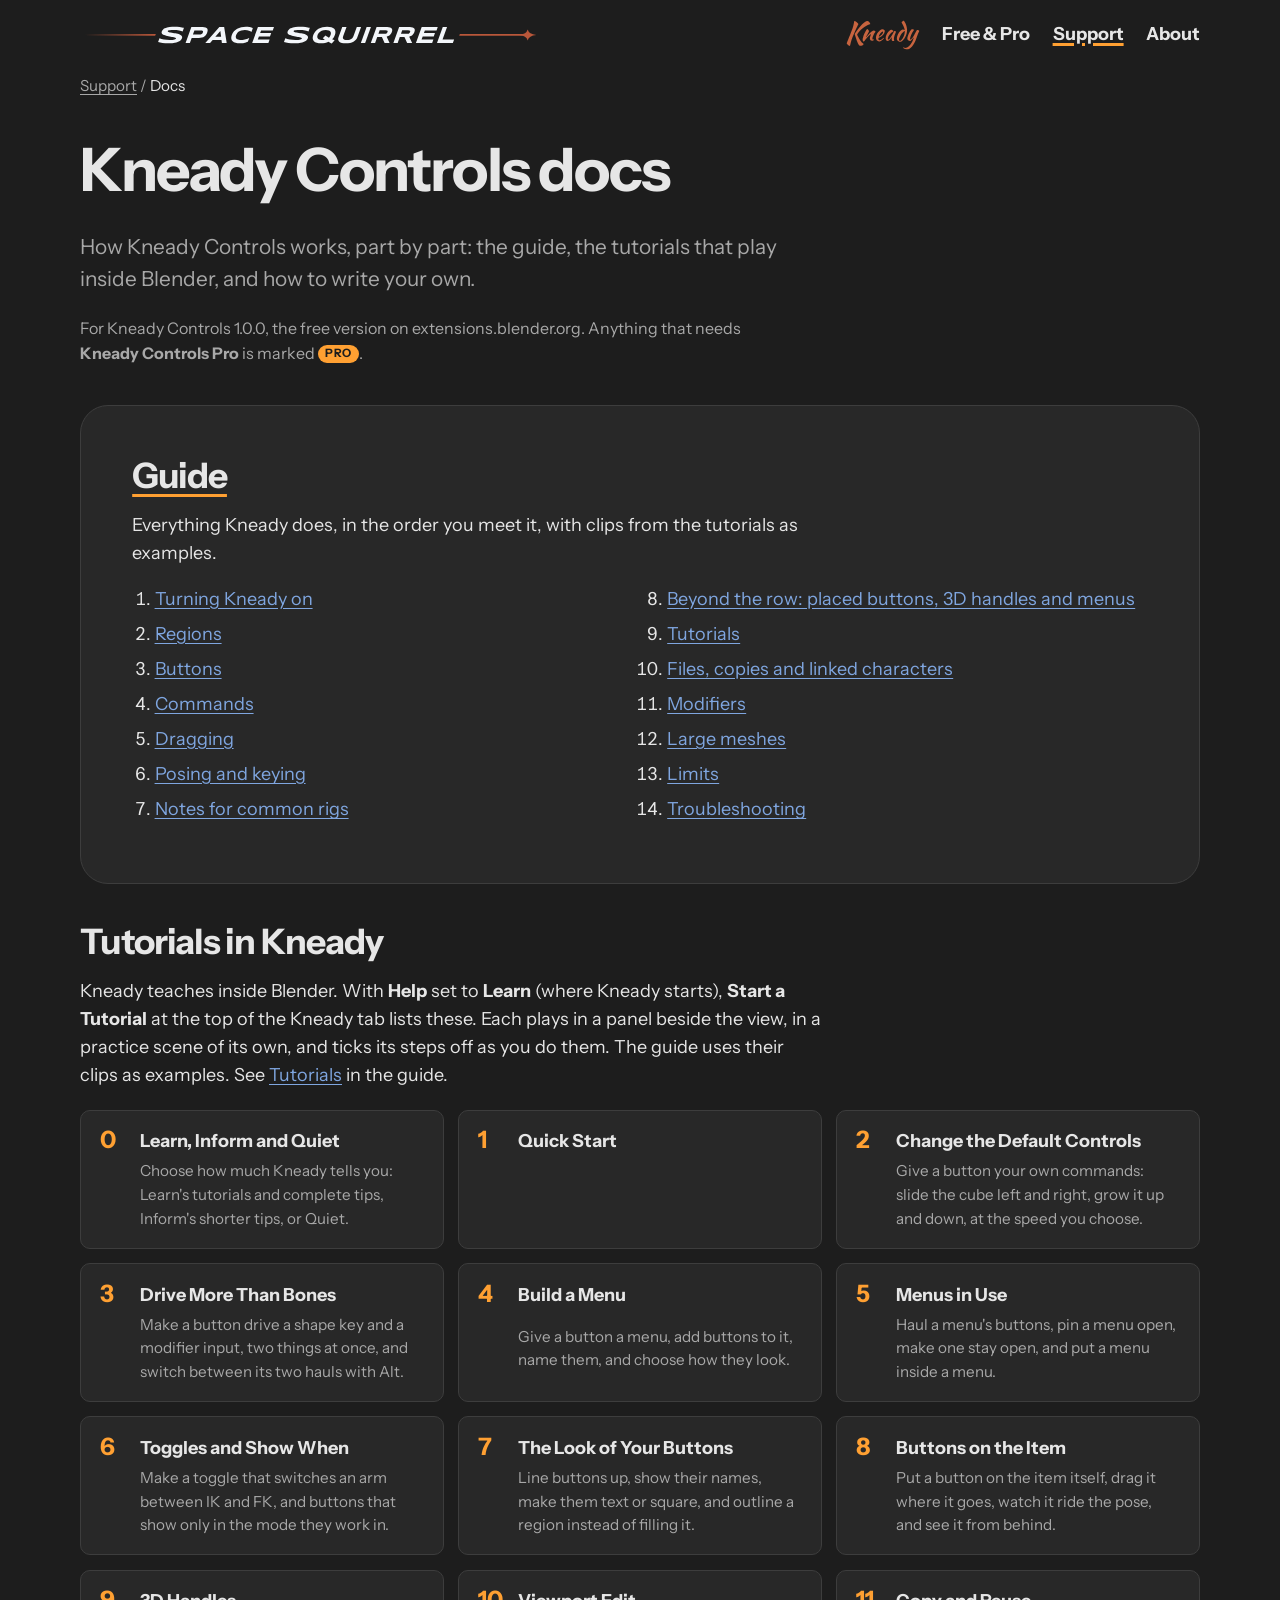
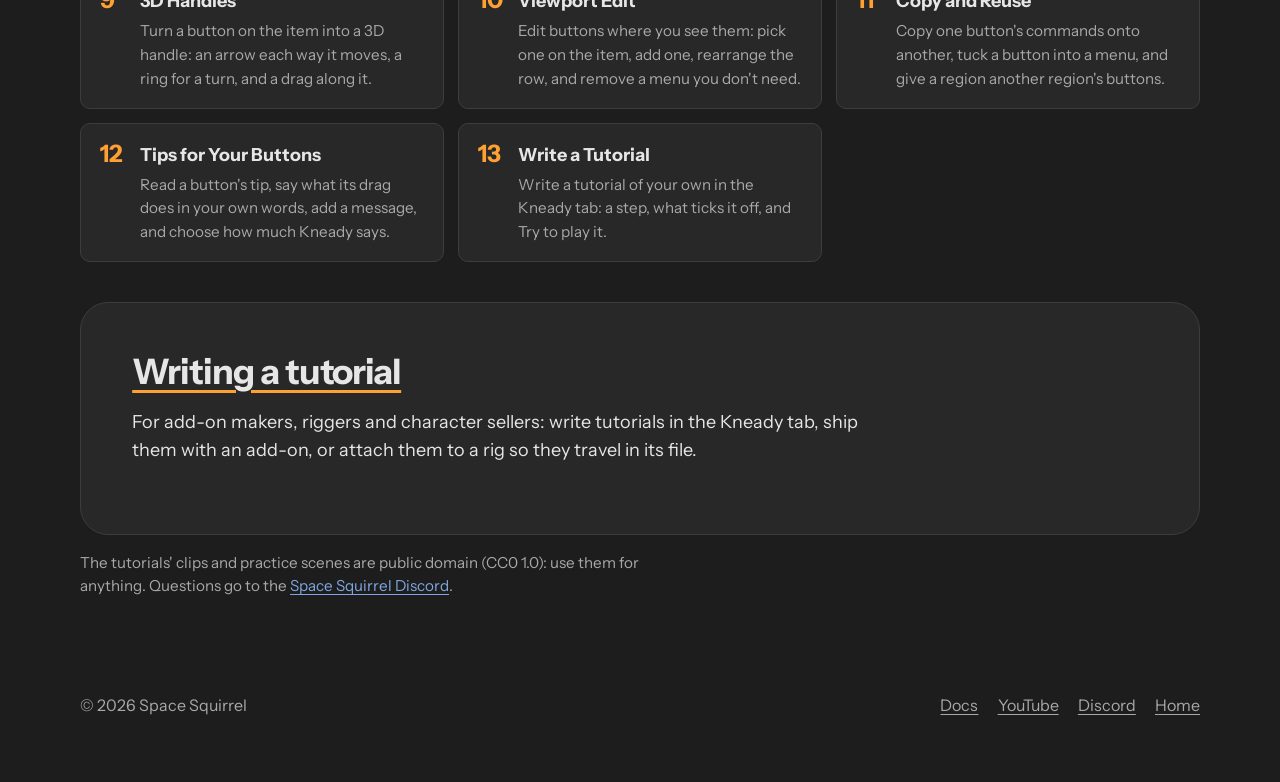
==== docs/index.html @ 098cb3a3 "Add Kneady Controls docs under Support Guide and Writing a Tutorial pages built from the Kneady repo" ====
<!doctype html>
<html lang="en">
<head>
<meta charset="utf-8">
<meta name="viewport" content="width=device-width, initial-scale=1">
<title>Docs — Kneady Controls docs</title>
<meta name="description" content="Kneady Controls guide and tutorials.">
<link rel="icon" href="/favicon.svg" type="image/svg+xml">
<link href="https://fonts.googleapis.com" rel="preconnect"/>
<link crossorigin="" href="https://fonts.gstatic.com" rel="preconnect"/>
<link href="https://fonts.googleapis.com/css2?family=Instrument+Sans:wght@400;500;600;700&amp;display=swap" rel="stylesheet"/>
<link rel="stylesheet" href="/style.css?v=943501">
<script src="/docs/docs.js?v=943501" defer></script>
</head>
<body class="docs">
<!-- Made by tools/build_docs.py from the Kneady repository. Edit the source and build again. -->
<a class="skip" href="#main">Skip to content</a>
<div class="wrap">
  <header class="site-head">
<a class="wordmark" href="/"><img alt="Space Squirrel" height="30" src="/brand/spacesquirrel_wordmark_white_terra.svg"/></a>
<nav aria-label="Main" class="site-nav">
<a class="product-link" href="/#kneady"><img alt="Kneady Controls" height="30" src="/brand/kneady_wordmark.svg"/></a>
<a href="/#pricing">Free &amp; Pro</a>
<a aria-current="true" href="/support.html">Support</a>
<a href="/#about">About</a>
</nav>
</header>

  <nav class="crumbs" aria-label="Breadcrumb"><a href="/support.html">Support</a> <span aria-hidden="true">/</span> <span aria-current="page">Docs</span></nav>
  <main id="main">
<header class="doc-head">
<h1>Kneady Controls docs</h1>
<p class="lede">How Kneady Controls works, part by part: the guide, the tutorials that play inside Blender, and how to write your own.</p>
<p class="edition">For Kneady Controls 1.0.0, the free version on extensions.blender.org. Anything that needs <strong>Kneady Controls Pro</strong> is marked <span class="badge-pro">Pro</span>.</p>
</header>
<div class="doc-index">
  <div class="band">
    <h2 id="guide"><a href="/docs/guide/">Guide</a></h2>
    <p>Everything Kneady does, in the order you meet it, with clips from the tutorials as examples.</p>
    <ol class="guide-list"><li><a href="/docs/guide/#turning-kneady-on">Turning Kneady on</a></li><li><a href="/docs/guide/#regions">Regions</a></li><li><a href="/docs/guide/#buttons">Buttons</a></li><li><a href="/docs/guide/#commands">Commands</a></li><li><a href="/docs/guide/#dragging">Dragging</a></li><li><a href="/docs/guide/#posing-and-keying">Posing and keying</a></li><li><a href="/docs/guide/#notes-for-common-rigs">Notes for common rigs</a></li><li><a href="/docs/guide/#beyond-the-row-placed-buttons-3d-handles-and-menus">Beyond the row: placed buttons, 3D handles and menus</a></li><li><a href="/docs/guide/#tutorials">Tutorials</a></li><li><a href="/docs/guide/#files-copies-and-linked-characters">Files, copies and linked characters</a></li><li><a href="/docs/guide/#modifiers">Modifiers</a></li><li><a href="/docs/guide/#large-meshes">Large meshes</a></li><li><a href="/docs/guide/#limits">Limits</a></li><li><a href="/docs/guide/#troubleshooting">Troubleshooting</a></li></ol>
  </div>
  <div>
    <h2 id="tutorials">Tutorials in Kneady</h2>
    <p>Kneady teaches inside Blender. With <strong>Help</strong> set to <strong>Learn</strong> (where Kneady starts), <strong>Start a Tutorial</strong> at the top of the Kneady tab lists these. Each plays in a panel beside the view, in a practice scene of its own, and ticks its steps off as you do them. The guide uses their clips as examples. See <a href="/docs/guide/#tutorials">Tutorials</a> in the guide.</p>
    <ol class="tut-list"><li><span class="num">0</span><span class="t-title">Learn, Inform and Quiet</span><span class="t-sum">Choose how much Kneady tells you: Learn&#x27;s tutorials and complete tips, Inform&#x27;s shorter tips, or Quiet.</span></li><li><span class="num">1</span><span class="t-title">Quick Start</span><span class="t-sum"></span></li><li><span class="num">2</span><span class="t-title">Change the Default Controls</span><span class="t-sum">Give a button your own commands: slide the cube left and right, grow it up and down, at the speed you choose.</span></li><li><span class="num">3</span><span class="t-title">Drive More Than Bones</span><span class="t-sum">Make a button drive a shape key and a modifier input, two things at once, and switch between its two hauls with Alt.</span></li><li><span class="num">4</span><span class="t-title">Build a Menu</span><span class="t-sum">Give a button a menu, add buttons to it, name them, and choose how they look.</span></li><li><span class="num">5</span><span class="t-title">Menus in Use</span><span class="t-sum">Haul a menu&#x27;s buttons, pin a menu open, make one stay open, and put a menu inside a menu.</span></li><li><span class="num">6</span><span class="t-title">Toggles and Show When</span><span class="t-sum">Make a toggle that switches an arm between IK and FK, and buttons that show only in the mode they work in.</span></li><li><span class="num">7</span><span class="t-title">The Look of Your Buttons</span><span class="t-sum">Line buttons up, show their names, make them text or square, and outline a region instead of filling it.</span></li><li><span class="num">8</span><span class="t-title">Buttons on the Item</span><span class="t-sum">Put a button on the item itself, drag it where it goes, watch it ride the pose, and see it from behind.</span></li><li><span class="num">9</span><span class="t-title">3D Handles</span><span class="t-sum">Turn a button on the item into a 3D handle: an arrow each way it moves, a ring for a turn, and a drag along it.</span></li><li><span class="num">10</span><span class="t-title">Viewport Edit</span><span class="t-sum">Edit buttons where you see them: pick one on the item, add one, rearrange the row, and remove a menu you don&#x27;t need.</span></li><li><span class="num">11</span><span class="t-title">Copy and Reuse</span><span class="t-sum">Copy one button&#x27;s commands onto another, tuck a button into a menu, and give a region another region&#x27;s buttons.</span></li><li><span class="num">12</span><span class="t-title">Tips for Your Buttons</span><span class="t-sum">Read a button&#x27;s tip, say what its drag does in your own words, add a message, and choose how much Kneady says.</span></li><li><span class="num">13</span><span class="t-title">Write a Tutorial</span><span class="t-sum">Write a tutorial of your own in the Kneady tab: a step, what ticks it off, and Try to play it.</span></li></ol>
  </div>
  <div class="band">
    <h2 id="writing"><a href="/docs/writing-a-tutorial/">Writing a tutorial</a></h2>
    <p>For add-on makers, riggers and character sellers: write tutorials in the Kneady tab, ship them with an add-on, or attach them to a rig so they travel in its file.</p>
  </div>
</div>
<p class="fineprint">The tutorials' clips and practice scenes are public domain (CC0 1.0): use them for anything. Questions go to the <a href="https://discord.gg/cDD3acK6bM">Space Squirrel Discord</a>.</p>
  </main>

  <footer class="site-foot">
<span>© 2026 Space Squirrel</span>
<nav aria-label="Elsewhere">
<a href="/docs/">Docs</a>
<a href="#">YouTube</a>
<a href="https://discord.gg/cDD3acK6bM">Discord</a>
<a href="/">Home</a>
</nav>
</footer>
</div>
</body>
</html>
---- style.css ----
:root{
  --sky:#1D1D1D; --sky-deep:#3A3A3A; --paper:#282828; --raised:#303030; --line:#3D3D3D;
  --ink:#E6E6E6; --ink-soft:#A8A8A8;
  --clay:#4772B3; --clay-dark:#2E4F82; --acorn:#FFA032; --blush:#E98A6B;
  --radius-lg:28px; --radius-sm:10px;
  --measure:62ch;
  --display:"Instrument Sans", "Helvetica Neue", Helvetica, Arial, sans-serif;
  --body:"Instrument Sans", "Helvetica Neue", Helvetica, Arial, sans-serif;
}
*{box-sizing:border-box}
html{scroll-behavior:smooth}
@media (prefers-reduced-motion:reduce){html{scroll-behavior:auto}}
body{margin:0;background:var(--sky);color:var(--ink);font:400 1.125rem/1.55 var(--body);-webkit-font-smoothing:antialiased}
img,iframe{max-width:100%;display:block}
a{color:#7FA6E0;text-underline-offset:.18em}
a:hover{color:var(--ink)}
:focus-visible{outline:3px solid var(--acorn);outline-offset:3px;border-radius:6px}
.wrap{width:min(1120px,100% - 2rem);margin-inline:auto}

/* header */
.site-head{display:flex;align-items:center;justify-content:space-between;gap:1rem;padding:1.25rem 0}
.wordmark{font:800 1.5rem/1 var(--display);letter-spacing:-.02em;color:var(--ink);text-decoration:none;display:flex;align-items:center;gap:.55rem}
.wordmark img{height:30px;width:auto;display:block}
@media (max-width:620px){.site-head{flex-direction:column;align-items:flex-start;gap:.9rem}.wordmark img{height:auto;width:min(100%,340px)}.site-nav{gap:.35rem 1rem;font-size:1rem}}
.site-nav{display:flex;gap:1.4rem;flex-wrap:wrap}
.site-nav a{color:var(--ink);text-decoration:none;font-weight:700}
.site-nav a:hover,.site-nav a[aria-current]{text-decoration:underline;text-decoration-thickness:3px;text-decoration-color:var(--acorn)}

/* type */
h1,h2,h3{font-family:var(--display);line-height:1.05;letter-spacing:-.03em;margin:0 0 .5em}
h1{font-size:clamp(2.75rem,7vw,5.25rem);font-weight:700}
h2{font-size:clamp(2rem,4vw,3rem);font-weight:700}
h3{font-size:1.4rem;font-weight:700;letter-spacing:-.01em}
p{margin:0 0 1em;max-width:var(--measure)}
.lede{font-size:1.3rem;color:var(--ink-soft)}

/* buttons */
.actions{display:flex;flex-wrap:wrap;gap:.8rem;margin-top:1.6rem}
.btn{display:inline-block;font:600 1.05rem/1 var(--body);padding:1rem 1.4rem;border-radius:999px;text-decoration:none;border:2px solid var(--line)}
.btn-main{background:var(--clay);color:#fff;border-color:var(--clay);box-shadow:0 5px 0 var(--clay-dark)}
.btn-main:hover{color:#fff;transform:translateY(2px);box-shadow:0 3px 0 var(--clay-dark)}
.btn-quiet{color:var(--ink);background:transparent}
.btn-quiet:hover{background:var(--raised);border-color:#555}
@media (prefers-reduced-motion:reduce){.btn-main:hover{transform:none}}

/* hero */
.hero{display:grid;grid-template-columns:1.05fr 1fr;align-items:center;gap:2rem;padding:3rem 0 4.5rem}
.hero p.lede{max-width:44ch}
.clay-stage{position:relative;aspect-ratio:1/1;max-width:520px;width:100%;justify-self:center;touch-action:none;border-radius:var(--radius-lg)}
.clay-stage svg{width:100%;height:100%;overflow:visible}
.clay-stage #clay{transition:stroke .15s,stroke-width .15s;cursor:grab}
.clay-stage.is-active #clay{stroke:#4772B3;stroke-width:7}
.clay-stage.is-dragging #clay{cursor:grabbing}
.clay-stage[data-axis="x"] #clay{cursor:ew-resize}
.clay-stage[data-axis="y"] #clay{cursor:ns-resize}
#clayButton{opacity:0;transform-box:fill-box;transform-origin:center;transition:opacity .15s;cursor:pointer;pointer-events:none}
.clay-stage.is-active #clayButton{opacity:1;pointer-events:auto}
#clayButton:hover circle{fill:#fff;stroke:#4772B3}
.clay-hint{position:absolute;left:50%;bottom:0;transform:translateX(-50%);font:600 .95rem/1.3 var(--body);color:var(--ink-soft);background:var(--raised);padding:.5rem .9rem;border-radius:999px;pointer-events:none;text-align:center;width:max-content;max-width:92%}
#clayPalette .ring-btn{transform:translate(0,0) scale(.3);opacity:0;pointer-events:none;transition:transform .18s ease-out,opacity .14s;cursor:pointer}
.clay-stage.palette-open #clayPalette .ring-btn{transform:translate(var(--tx),var(--ty)) scale(1);opacity:1;pointer-events:auto}
#clayPalette .ring-btn circle{fill:#E6E6E6;stroke:#141414;stroke-width:3.5}
#clayPalette .ring-btn path{fill:#B9573A}
#clayPalette .ring-btn:hover circle{fill:#fff;stroke:#4772B3}
#clayPalette .ring-btn.current circle{stroke:#4772B3;stroke-width:5}
.clay-stage.palette-open #clayButton circle{stroke:#4772B3}
@media (prefers-reduced-motion:reduce){.clay-stage #clay,#clayButton,#clayPalette .ring-btn{transition:none}}
@media (max-width:820px){.hero{grid-template-columns:1fr;padding-top:1.5rem}.clay-stage{max-width:380px}}

/* sections */
section{padding:4rem 0}
.band{background:var(--paper);border:1px solid var(--line);border-radius:var(--radius-lg);padding:clamp(1.5rem,4vw,3.5rem)}
.video{aspect-ratio:16/9;width:100%;border:0;border-radius:var(--radius-sm);background:#141414}
.does{display:grid;grid-template-columns:repeat(3,1fr);gap:2rem;margin-top:2.5rem}
.does p{font-size:1.05rem;color:var(--ink-soft)}
.does h3::before{content:"";display:block;width:2.2rem;height:.45rem;border-radius:99px;background:var(--acorn);margin-bottom:.8rem}
@media (max-width:820px){.does{grid-template-columns:1fr;gap:1.2rem}}

.split{display:grid;grid-template-columns:1fr 1fr;gap:2.5rem;align-items:start}
@media (max-width:820px){.split{grid-template-columns:1fr}}

/* free vs pro */
.tiers{display:grid;grid-template-columns:1fr 1fr;gap:1.25rem;margin-top:2rem}
.tier{border:2px solid var(--line);border-radius:var(--radius-lg);padding:1.75rem;background:var(--paper);display:flex;flex-direction:column;align-items:flex-start}
.tier .btn{margin-top:auto}
.tier-pro{background:#232A36;border-color:var(--clay)}
.tier-pro a{color:var(--acorn)}
.tier h3{font-size:2rem;margin-bottom:.2em}
.tier .price{font-weight:700;margin-bottom:1rem}
.tier ul{margin:0 0 1.25rem;padding-left:1.1rem}
.tier li{margin:.35rem 0}
.tier-pro .btn-main{background:var(--acorn);border-color:var(--acorn);color:#1D1D1D;box-shadow:0 5px 0 #B86E14}
.tier-pro .btn-main:hover{color:#1D1D1D;box-shadow:0 3px 0 #B86E14}
.fineprint{font-size:.95rem;color:var(--ink-soft);margin-top:1rem}
@media (max-width:820px){.tiers{grid-template-columns:1fr}}

/* about */
.about{max-width:44rem}
.portrait{width:120px;height:120px;border-radius:50%;background:var(--sky-deep);display:grid;place-items:center;font:700 2.6rem/1 var(--display);color:var(--ink)}

/* signup */
.signup form{display:flex;flex-wrap:wrap;gap:.75rem;margin-top:1.25rem}
.signup label{position:absolute;left:-9999px}
.signup input[type=email]{flex:1 1 260px;font:inherit;padding:.95rem 1.2rem;border-radius:999px;border:2px solid var(--line);background:#161616;color:var(--ink)}
.signup input[type=email]::placeholder{color:#777}
.signup button{cursor:pointer}

/* support page */
.checklist{padding-left:1.2rem}
.checklist li{margin:.4rem 0}
.steps{padding-left:1.4rem}
.steps li{margin:.5rem 0;padding-left:.3rem}
kbd{font:700 .9em var(--body);background:var(--raised);border:1px solid #555;border-bottom-width:3px;border-radius:6px;padding:.05em .4em}

/* footer */
.site-foot{padding:3rem 0 4rem;display:flex;flex-wrap:wrap;justify-content:space-between;gap:1rem;color:var(--ink-soft);font-size:1rem}
.site-foot nav{display:flex;gap:1.2rem;flex-wrap:wrap}
.site-foot a{color:var(--ink-soft)}
.about-links a{color:var(--ink);text-underline-offset:3px}.about-links a:hover{color:#fff}
.product-logo{display:block;width:min(100%,340px);height:auto;margin:0 0 1.75rem}
.site-nav{align-items:center}
.site-nav .product-link img{display:block;height:30px;width:auto;transition:transform .15s}
.site-nav .product-link:hover{text-decoration:none}
.site-nav .product-link:hover img{transform:translateY(-1px) rotate(-2deg)}

/* docs (made by tools/build_docs.py) */
.skip{position:absolute;left:-9999px;top:0;background:var(--acorn);color:#1D1D1D;padding:.6rem 1rem;border-radius:0 0 var(--radius-sm) 0;font-weight:700;z-index:10}
.skip:focus{left:0}
.crumbs{font-size:.95rem;color:var(--ink-soft);padding:.25rem 0 0}
.crumbs a{color:var(--ink-soft)}
.crumbs [aria-current]{color:var(--ink)}
.docs main{padding-bottom:2rem}
.doc-head{padding:2.5rem 0 1.5rem;max-width:52rem}
.docs h1{font-size:clamp(2.3rem,5.5vw,3.75rem)}
.docs .lede{max-width:52ch}
.kicker{font:700 .8rem/1.2 var(--body);letter-spacing:.08em;text-transform:uppercase;color:var(--acorn);margin:0 0 .6rem}
.edition,.in-blender{font-size:1rem;color:var(--ink-soft)}
.badge-pro{display:inline-block;font:700 .72rem/1 var(--body);letter-spacing:.06em;text-transform:uppercase;color:#1D1D1D;background:var(--acorn);border-radius:999px;padding:.3em .6em;vertical-align:.12em}
.pro-only{border-left:3px solid var(--acorn);padding-left:.9rem}

/* docs index */
.doc-index{display:grid;gap:2.5rem}
.doc-index h2{font-size:clamp(1.6rem,3vw,2.2rem)}
.doc-index h2 a{color:var(--ink);text-decoration-color:var(--acorn);text-decoration-thickness:3px}
.guide-list{columns:2 16rem;gap:2rem;padding-left:1.4rem;margin:0}
.guide-list li{margin:0 0 .45rem;break-inside:avoid}
.tut-list{list-style:none;margin:1.25rem 0 0;padding:0;display:grid;grid-template-columns:repeat(auto-fill,minmax(min(100%,21rem),1fr));gap:.9rem}
.tut-list li{display:grid;grid-template-columns:auto 1fr;column-gap:.9rem;height:100%;padding:1.1rem 1.2rem;background:var(--paper);border:1px solid var(--line);border-radius:var(--radius-sm);color:var(--ink);text-decoration:none}
.tut-list .num{grid-row:span 2;font:700 1.5rem/1 var(--display);color:var(--acorn);min-width:1.6ch}
.tut-list .t-title{font-weight:700}
.tut-list .t-sum{font-size:.95rem;color:var(--ink-soft);margin-top:.2rem}

/* guide and writing pages */
.doc-layout{display:grid;grid-template-columns:15rem minmax(0,1fr);gap:3rem;align-items:start}
.toc{position:sticky;top:1rem;max-height:calc(100vh - 2rem);overflow:auto;font-size:.92rem;padding-right:.5rem}
.toc ol{list-style:none;margin:0;padding:0}
.toc ol ol{padding-left:.9rem;margin:.2rem 0 .4rem}
.toc li{margin:.25rem 0}
.toc a{color:var(--ink-soft);text-decoration:none}
.toc a:hover{color:var(--ink);text-decoration:underline}
@media (max-width:900px){.doc-layout{grid-template-columns:minmax(0,1fr)}.toc{display:none}}
.prose{max-width:46rem}
.prose h2{font-size:clamp(1.7rem,3vw,2.2rem);margin-top:3rem;padding-top:1rem;border-top:1px solid var(--line);scroll-margin-top:1rem}
.prose h3{margin-top:2rem;scroll-margin-top:1rem}
.prose ul,.prose ol{padding-left:1.3rem}
.prose li{margin:.35rem 0}
.prose li>ul,.prose li>ol{margin:.35rem 0}
.prose code{font:500 .88em ui-monospace,SFMono-Regular,Menlo,Consolas,monospace;background:var(--raised);border:1px solid var(--line);border-radius:5px;padding:.08em .35em;overflow-wrap:anywhere}
.prose pre{margin:0;padding:1rem 1.2rem;background:#161616;font-size:.9rem;line-height:1.5}
.prose pre code{background:none;border:0;padding:0;overflow-wrap:normal}
.scroll-x{overflow-x:auto;margin:1.2rem 0;border:1px solid var(--line);border-radius:var(--radius-sm)}
.prose table{border-collapse:collapse;width:100%;font-size:.95rem}
.prose th,.prose td{text-align:left;vertical-align:top;padding:.6rem .8rem;border-bottom:1px solid var(--line)}
.prose th{background:var(--raised)}
.prose tr:last-child td{border-bottom:0}
.prose img{border-radius:var(--radius-sm);margin:1rem 0}

/* clips */
.doc-clips{margin:1.4rem 0 1.8rem;padding:1rem 1rem .4rem;background:var(--paper);border:1px solid var(--line);border-radius:var(--radius-sm)}
.clip-row{display:flex;gap:1rem;overflow-x:auto;padding-bottom:.6rem;scroll-snap-type:x proximity}
.clip{margin:0;flex:0 0 auto;width:min(13.5rem,62vw);scroll-snap-align:start}
.clip-video{display:block;width:100%;height:auto;aspect-ratio:9/16;background:#141414;border-radius:8px;border:1px solid var(--line)}
.clip figcaption{font-size:.88rem;line-height:1.35;color:var(--ink-soft);margin-top:.45rem}
.clip figcaption a{display:block;font-weight:600}
.clip figcaption span{display:block}
.clip.missing .clip-video{display:grid;place-items:center;padding:1rem;text-align:center;font-size:.9rem;color:var(--ink-soft)}

/* support page: docs links */
.doc-links{list-style:none;padding:0;margin:1.2rem 0 0;display:grid;grid-template-columns:repeat(auto-fit,minmax(min(100%,15rem),1fr));gap:.9rem}
.doc-links a{display:block;height:100%;padding:1.1rem 1.2rem;background:var(--raised);border:1px solid var(--line);border-radius:var(--radius-sm);color:var(--ink);text-decoration:none}
.doc-links a:hover{border-color:var(--clay)}
.doc-links strong{display:block;font-size:1.15rem;margin-bottom:.2rem}
.doc-links span{font-size:.95rem;color:var(--ink-soft)}
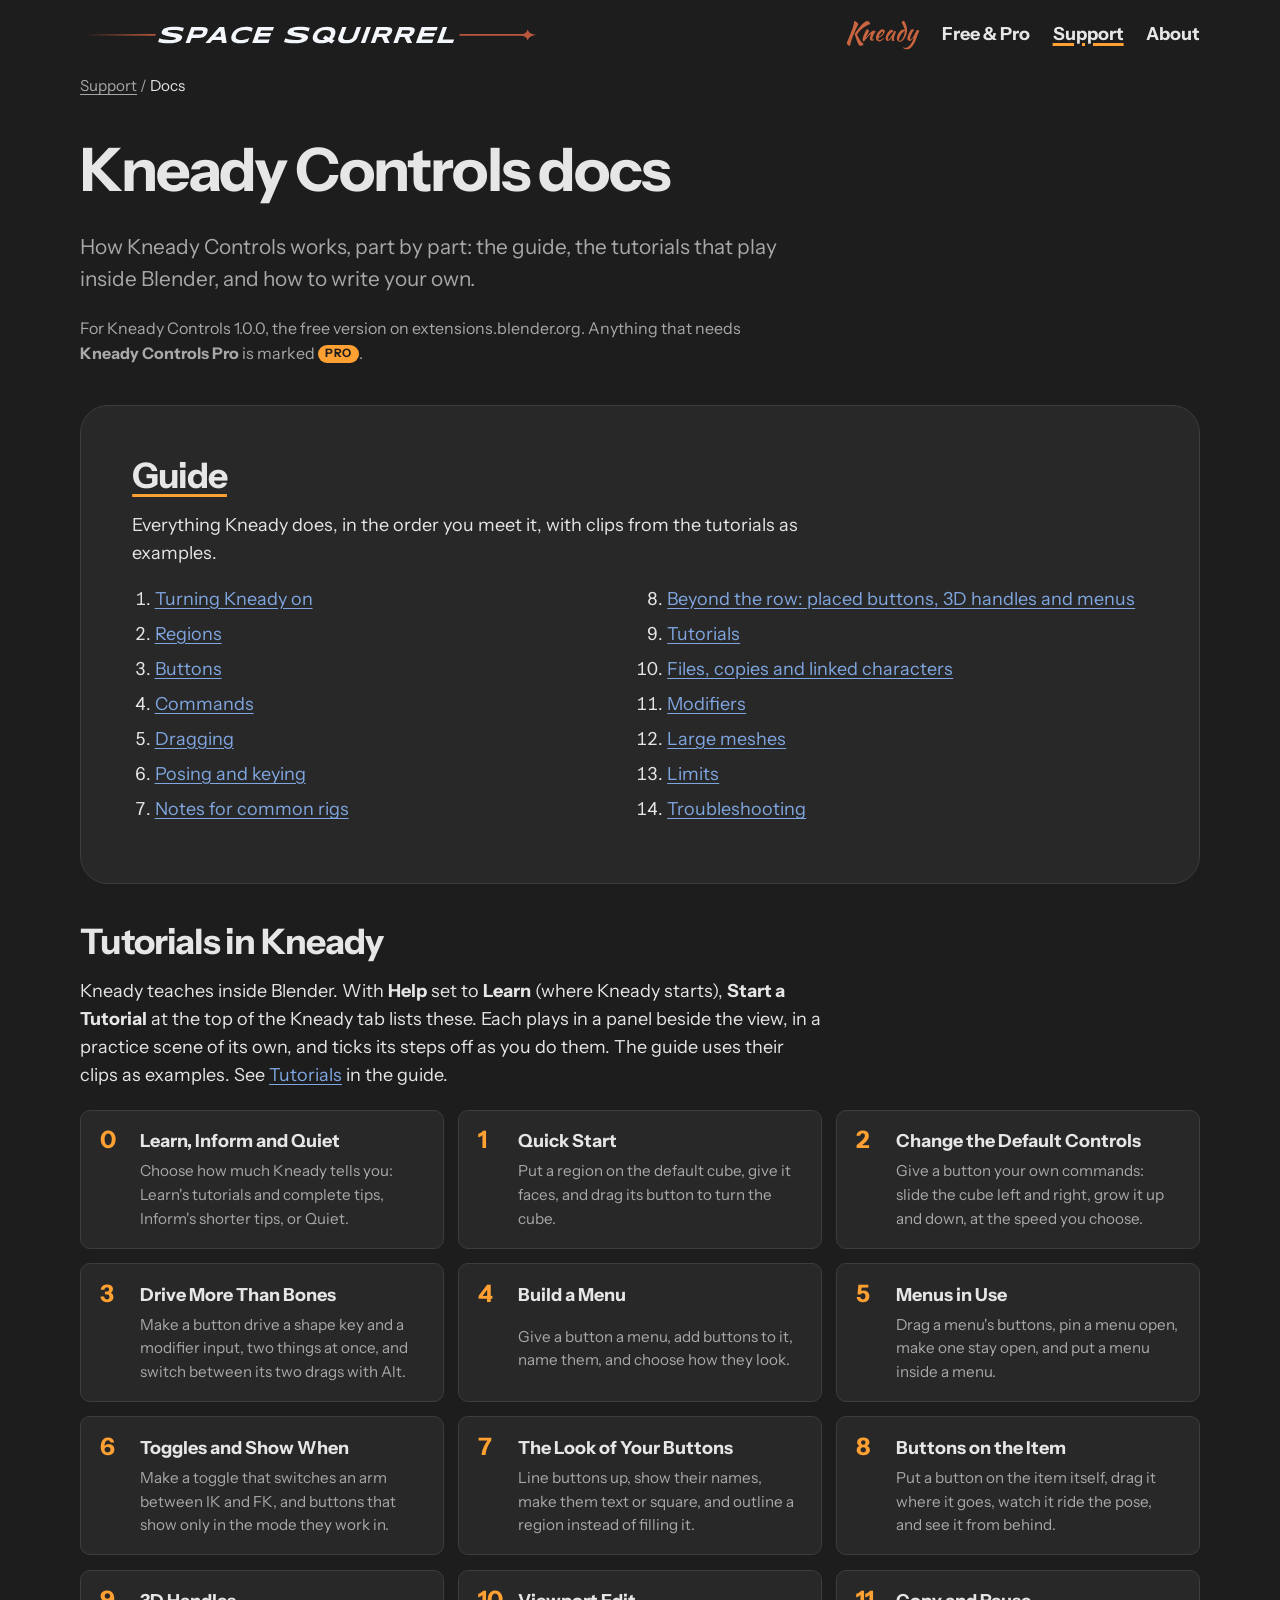
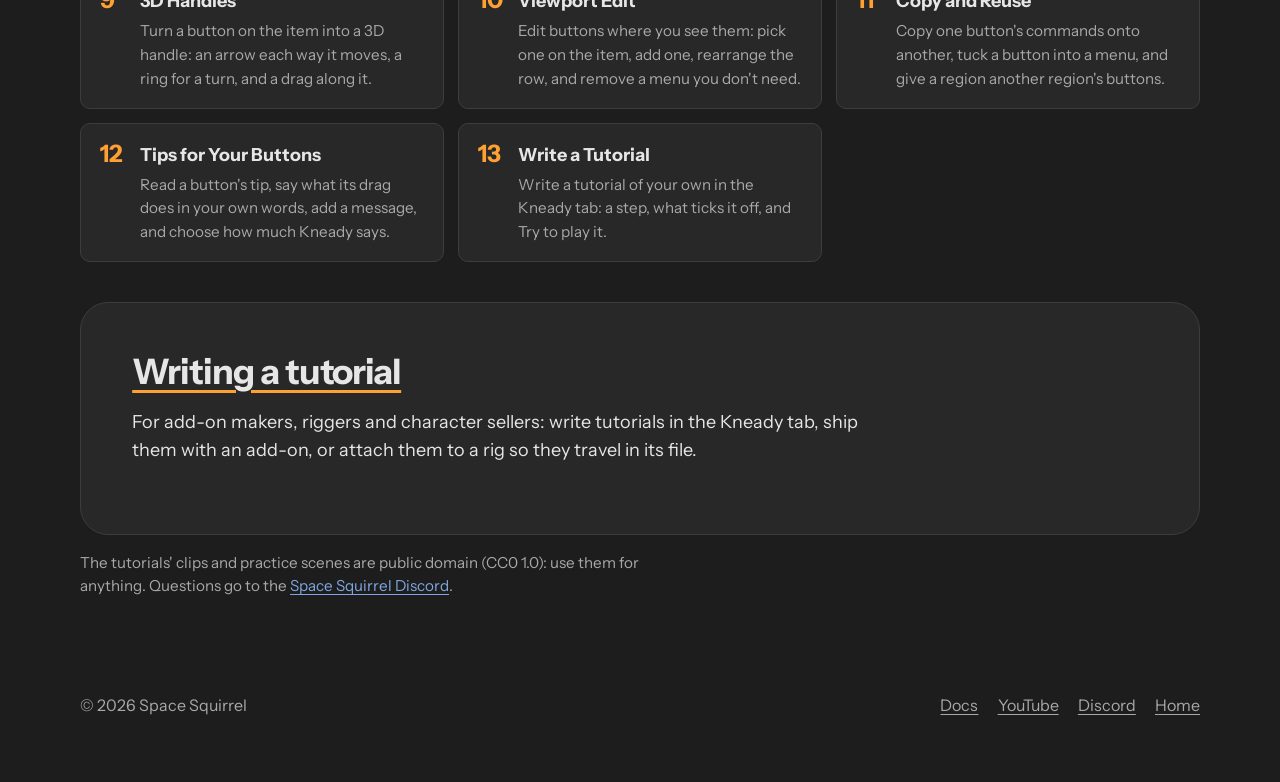
==== commit bc479c1d: "Rebuild Kneady docs from updated guide and tutorials Picks up the Kneady source fixes: Quick Start s" ====
--- a/docs/index.html
+++ b/docs/index.html
@@ -42,7 +42,7 @@
   <div>
     <h2 id="tutorials">Tutorials in Kneady</h2>
     <p>Kneady teaches inside Blender. With <strong>Help</strong> set to <strong>Learn</strong> (where Kneady starts), <strong>Start a Tutorial</strong> at the top of the Kneady tab lists these. Each plays in a panel beside the view, in a practice scene of its own, and ticks its steps off as you do them. The guide uses their clips as examples. See <a href="/docs/guide/#tutorials">Tutorials</a> in the guide.</p>
-    <ol class="tut-list"><li><span class="num">0</span><span class="t-title">Learn, Inform and Quiet</span><span class="t-sum">Choose how much Kneady tells you: Learn&#x27;s tutorials and complete tips, Inform&#x27;s shorter tips, or Quiet.</span></li><li><span class="num">1</span><span class="t-title">Quick Start</span><span class="t-sum"></span></li><li><span class="num">2</span><span class="t-title">Change the Default Controls</span><span class="t-sum">Give a button your own commands: slide the cube left and right, grow it up and down, at the speed you choose.</span></li><li><span class="num">3</span><span class="t-title">Drive More Than Bones</span><span class="t-sum">Make a button drive a shape key and a modifier input, two things at once, and switch between its two hauls with Alt.</span></li><li><span class="num">4</span><span class="t-title">Build a Menu</span><span class="t-sum">Give a button a menu, add buttons to it, name them, and choose how they look.</span></li><li><span class="num">5</span><span class="t-title">Menus in Use</span><span class="t-sum">Haul a menu&#x27;s buttons, pin a menu open, make one stay open, and put a menu inside a menu.</span></li><li><span class="num">6</span><span class="t-title">Toggles and Show When</span><span class="t-sum">Make a toggle that switches an arm between IK and FK, and buttons that show only in the mode they work in.</span></li><li><span class="num">7</span><span class="t-title">The Look of Your Buttons</span><span class="t-sum">Line buttons up, show their names, make them text or square, and outline a region instead of filling it.</span></li><li><span class="num">8</span><span class="t-title">Buttons on the Item</span><span class="t-sum">Put a button on the item itself, drag it where it goes, watch it ride the pose, and see it from behind.</span></li><li><span class="num">9</span><span class="t-title">3D Handles</span><span class="t-sum">Turn a button on the item into a 3D handle: an arrow each way it moves, a ring for a turn, and a drag along it.</span></li><li><span class="num">10</span><span class="t-title">Viewport Edit</span><span class="t-sum">Edit buttons where you see them: pick one on the item, add one, rearrange the row, and remove a menu you don&#x27;t need.</span></li><li><span class="num">11</span><span class="t-title">Copy and Reuse</span><span class="t-sum">Copy one button&#x27;s commands onto another, tuck a button into a menu, and give a region another region&#x27;s buttons.</span></li><li><span class="num">12</span><span class="t-title">Tips for Your Buttons</span><span class="t-sum">Read a button&#x27;s tip, say what its drag does in your own words, add a message, and choose how much Kneady says.</span></li><li><span class="num">13</span><span class="t-title">Write a Tutorial</span><span class="t-sum">Write a tutorial of your own in the Kneady tab: a step, what ticks it off, and Try to play it.</span></li></ol>
+    <ol class="tut-list"><li><span class="num">0</span><span class="t-title">Learn, Inform and Quiet</span><span class="t-sum">Choose how much Kneady tells you: Learn&#x27;s tutorials and complete tips, Inform&#x27;s shorter tips, or Quiet.</span></li><li><span class="num">1</span><span class="t-title">Quick Start</span><span class="t-sum">Put a region on the default cube, give it faces, and drag its button to turn the cube.</span></li><li><span class="num">2</span><span class="t-title">Change the Default Controls</span><span class="t-sum">Give a button your own commands: slide the cube left and right, grow it up and down, at the speed you choose.</span></li><li><span class="num">3</span><span class="t-title">Drive More Than Bones</span><span class="t-sum">Make a button drive a shape key and a modifier input, two things at once, and switch between its two drags with Alt.</span></li><li><span class="num">4</span><span class="t-title">Build a Menu</span><span class="t-sum">Give a button a menu, add buttons to it, name them, and choose how they look.</span></li><li><span class="num">5</span><span class="t-title">Menus in Use</span><span class="t-sum">Drag a menu&#x27;s buttons, pin a menu open, make one stay open, and put a menu inside a menu.</span></li><li><span class="num">6</span><span class="t-title">Toggles and Show When</span><span class="t-sum">Make a toggle that switches an arm between IK and FK, and buttons that show only in the mode they work in.</span></li><li><span class="num">7</span><span class="t-title">The Look of Your Buttons</span><span class="t-sum">Line buttons up, show their names, make them text or square, and outline a region instead of filling it.</span></li><li><span class="num">8</span><span class="t-title">Buttons on the Item</span><span class="t-sum">Put a button on the item itself, drag it where it goes, watch it ride the pose, and see it from behind.</span></li><li><span class="num">9</span><span class="t-title">3D Handles</span><span class="t-sum">Turn a button on the item into a 3D handle: an arrow each way it moves, a ring for a turn, and a drag along it.</span></li><li><span class="num">10</span><span class="t-title">Viewport Edit</span><span class="t-sum">Edit buttons where you see them: pick one on the item, add one, rearrange the row, and remove a menu you don&#x27;t need.</span></li><li><span class="num">11</span><span class="t-title">Copy and Reuse</span><span class="t-sum">Copy one button&#x27;s commands onto another, tuck a button into a menu, and give a region another region&#x27;s buttons.</span></li><li><span class="num">12</span><span class="t-title">Tips for Your Buttons</span><span class="t-sum">Read a button&#x27;s tip, say what its drag does in your own words, add a message, and choose how much Kneady says.</span></li><li><span class="num">13</span><span class="t-title">Write a Tutorial</span><span class="t-sum">Write a tutorial of your own in the Kneady tab: a step, what ticks it off, and Try to play it.</span></li></ol>
   </div>
   <div class="band">
     <h2 id="writing"><a href="/docs/writing-a-tutorial/">Writing a tutorial</a></h2>
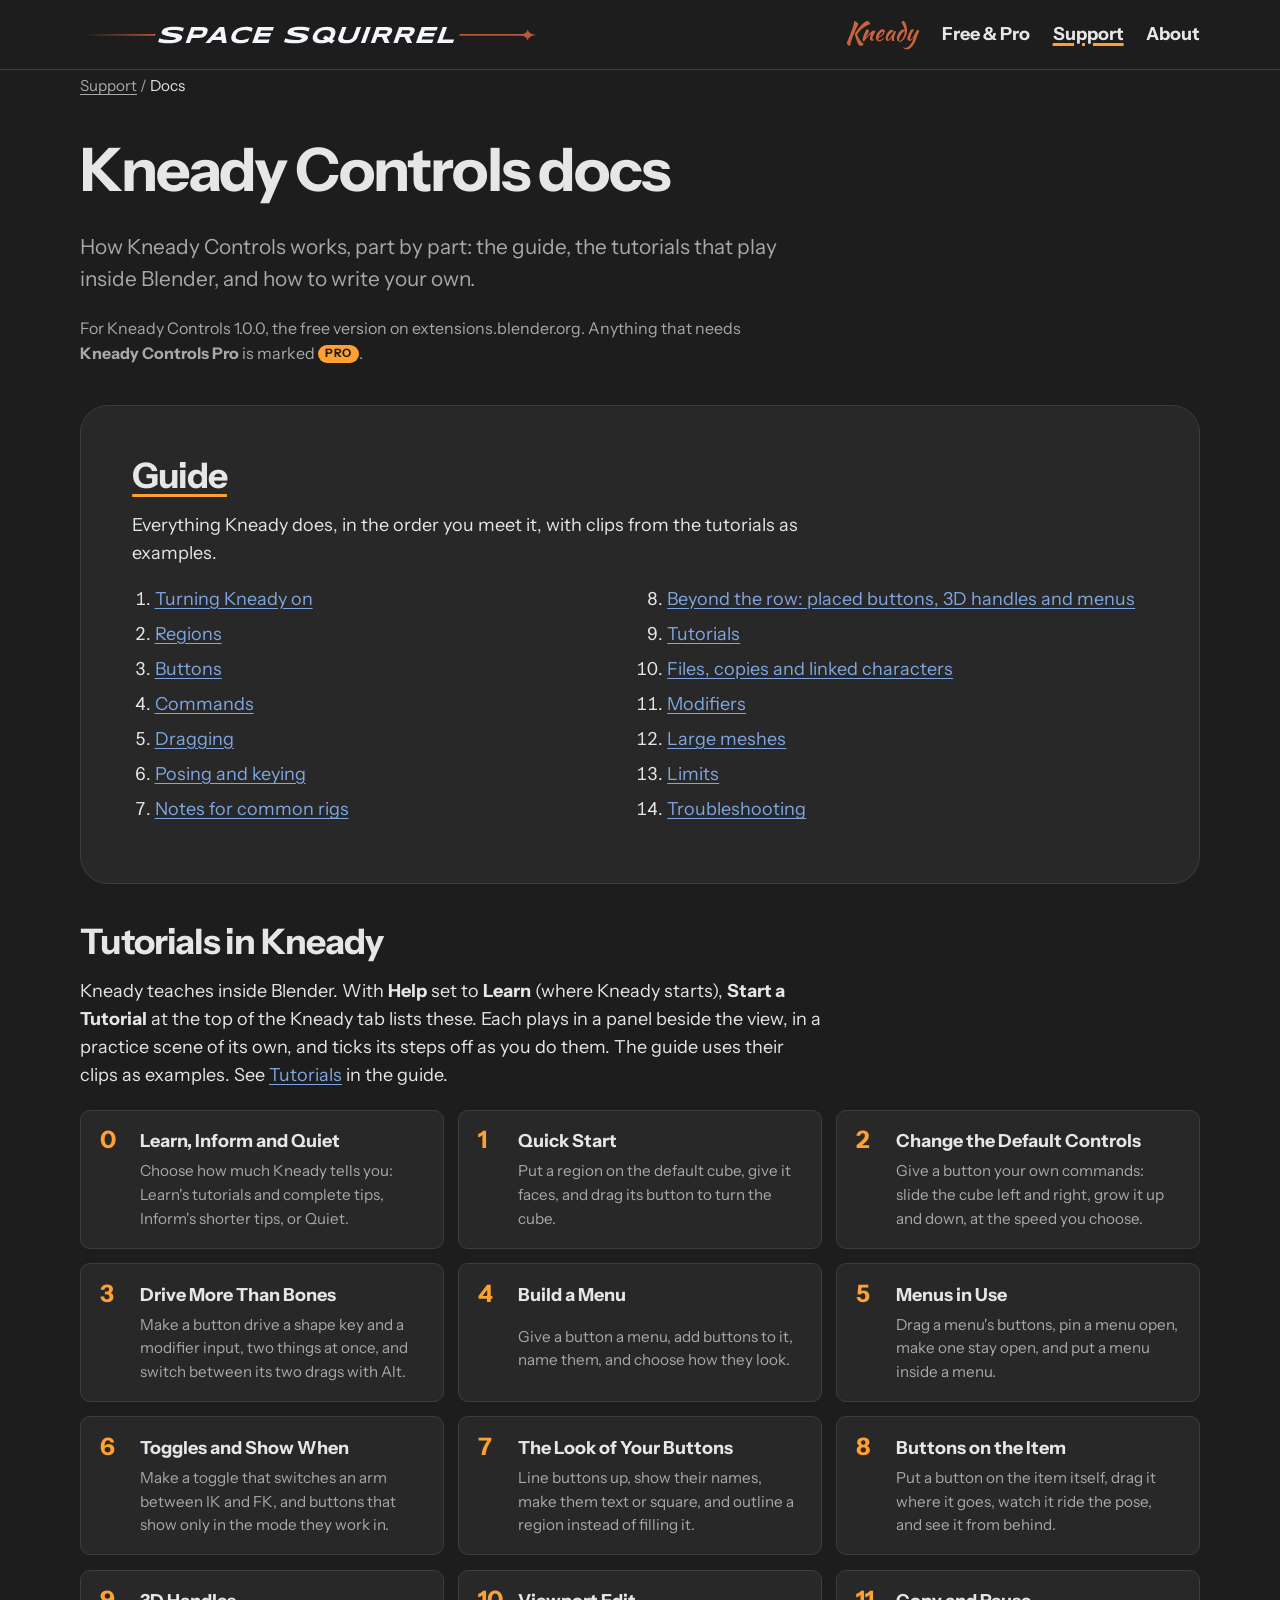
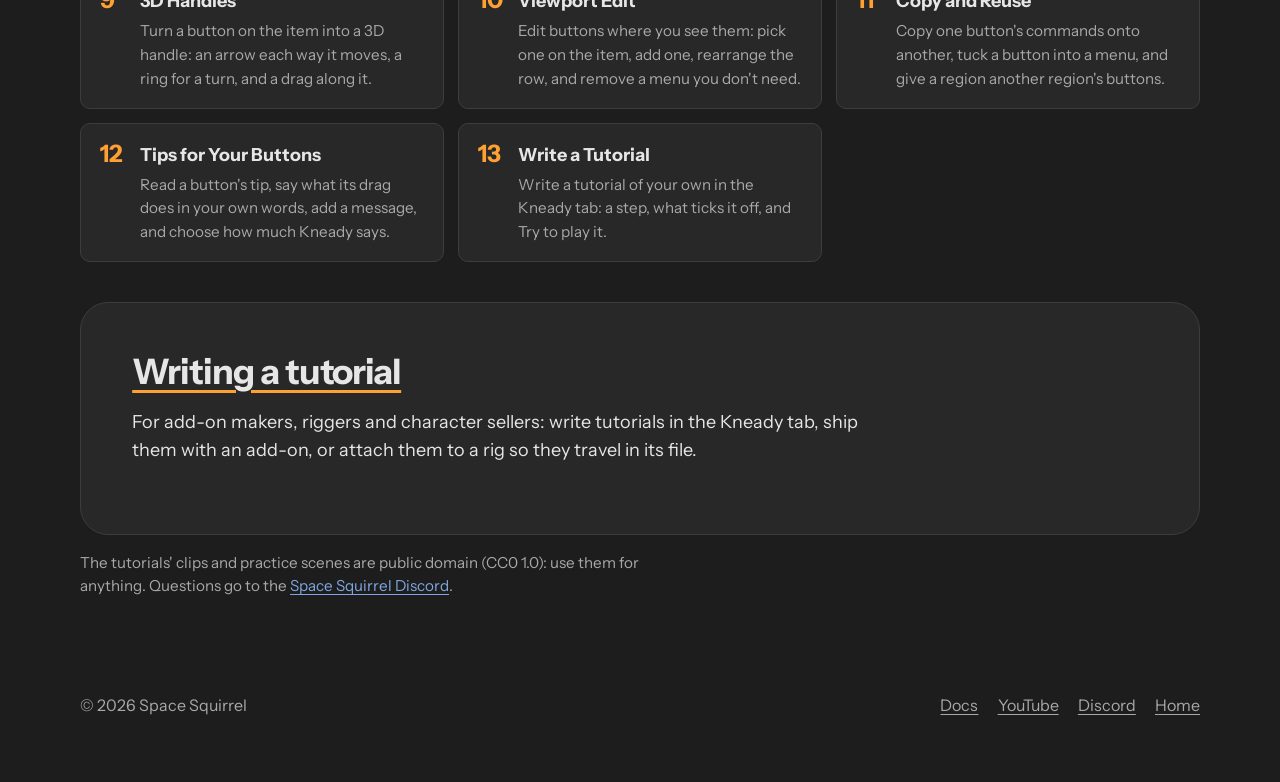
==== commit 74f6ffc4: "Header stays at the top as the page scrolls The top bar sticks, so Support is always on screen. On p" ====
--- a/docs/index.html
+++ b/docs/index.html
@@ -9,8 +9,8 @@
 <link href="https://fonts.googleapis.com" rel="preconnect"/>
 <link crossorigin="" href="https://fonts.gstatic.com" rel="preconnect"/>
 <link href="https://fonts.googleapis.com/css2?family=Instrument+Sans:wght@400;500;600;700&amp;display=swap" rel="stylesheet"/>
-<link rel="stylesheet" href="/style.css?v=943501">
-<script src="/docs/docs.js?v=943501" defer></script>
+<link rel="stylesheet" href="/style.css?v=943502">
+<script src="/docs/docs.js?v=943502" defer></script>
 </head>
 <body class="docs">
 <!-- Made by tools/build_docs.py from the Kneady repository. Edit the source and build again. -->
--- a/style.css
+++ b/style.css
@@ -17,12 +17,29 @@
 :focus-visible{outline:3px solid var(--acorn);outline-offset:3px;border-radius:6px}
 .wrap{width:min(1120px,100% - 2rem);margin-inline:auto}
 
-/* header */
-.site-head{display:flex;align-items:center;justify-content:space-between;gap:1rem;padding:1.25rem 0}
+/* header: it stays at the top as the page scrolls, so Support is always there.
+   On a phone or tablet the wordmark scrolls away and the row of links stays (top < 0).
+   --head-stuck is the height left on screen, which anchors scroll clear of.
+   The border-image paints the bar's background out to both edges of the window
+   without widening the page; a line under it fades in once the page scrolls. */
+:root{--head-stuck:4.375rem}
+html{scroll-padding-top:calc(var(--head-stuck) + .5rem)}
+@property --head-edge{syntax:"<color>";inherits:false;initial-value:#3D3D3D}
+.site-head{position:sticky;top:0;z-index:20;--head-edge:var(--line);border-image:linear-gradient(to top,var(--head-edge) 1px,var(--sky) 1px) fill 0//0 100vmax;display:flex;align-items:center;justify-content:space-between;gap:1rem;padding:1.25rem 0}
+@supports (animation-timeline:scroll()){
+  .site-head{animation:head-edge linear both;animation-timeline:scroll();animation-range:0 3rem}
+  @keyframes head-edge{from{--head-edge:var(--sky)}}
+}
 .wordmark{font:800 1.5rem/1 var(--display);letter-spacing:-.02em;color:var(--ink);text-decoration:none;display:flex;align-items:center;gap:.55rem}
 .wordmark img{height:30px;width:auto;display:block}
-@media (max-width:620px){.site-head{flex-direction:column;align-items:flex-start;gap:.9rem}.wordmark img{height:auto;width:min(100%,340px)}.site-nav{gap:.35rem 1rem;font-size:1rem}}
 .site-nav{display:flex;gap:1.4rem;flex-wrap:wrap}
+@media (max-width:860px){
+  :root{--head-stuck:3.4rem;--mark-w:min(100vw - 2rem,340px)}
+  .site-head{flex-direction:column;align-items:flex-start;gap:.9rem;padding:1.25rem 0 .75rem;top:calc(-1.4rem - var(--mark-w) * 127 / 1933)}
+  .wordmark img{width:var(--mark-w);height:calc(var(--mark-w) * 127 / 1933)}
+  .site-nav{gap:.35rem 1rem;font-size:1rem}
+}
+@media (max-width:360px){.site-nav{gap:.35rem .6rem}.site-head .site-nav .product-link img{height:26px}}
 .site-nav a{color:var(--ink);text-decoration:none;font-weight:700}
 .site-nav a:hover,.site-nav a[aria-current]{text-decoration:underline;text-decoration-thickness:3px;text-decoration-color:var(--acorn)}
 
@@ -124,7 +141,7 @@
 .site-nav .product-link:hover img{transform:translateY(-1px) rotate(-2deg)}
 
 /* docs (made by tools/build_docs.py) */
-.skip{position:absolute;left:-9999px;top:0;background:var(--acorn);color:#1D1D1D;padding:.6rem 1rem;border-radius:0 0 var(--radius-sm) 0;font-weight:700;z-index:10}
+.skip{position:absolute;left:-9999px;top:0;background:var(--acorn);color:#1D1D1D;padding:.6rem 1rem;border-radius:0 0 var(--radius-sm) 0;font-weight:700;z-index:30}
 .skip:focus{left:0}
 .crumbs{font-size:.95rem;color:var(--ink-soft);padding:.25rem 0 0}
 .crumbs a{color:var(--ink-soft)}
@@ -152,7 +169,7 @@
 
 /* guide and writing pages */
 .doc-layout{display:grid;grid-template-columns:15rem minmax(0,1fr);gap:3rem;align-items:start}
-.toc{position:sticky;top:1rem;max-height:calc(100vh - 2rem);overflow:auto;font-size:.92rem;padding-right:.5rem}
+.toc{position:sticky;top:calc(var(--head-stuck) + 1rem);max-height:calc(100vh - var(--head-stuck) - 2rem);overflow:auto;font-size:.92rem;padding-right:.5rem}
 .toc ol{list-style:none;margin:0;padding:0}
 .toc ol ol{padding-left:.9rem;margin:.2rem 0 .4rem}
 .toc li{margin:.25rem 0}
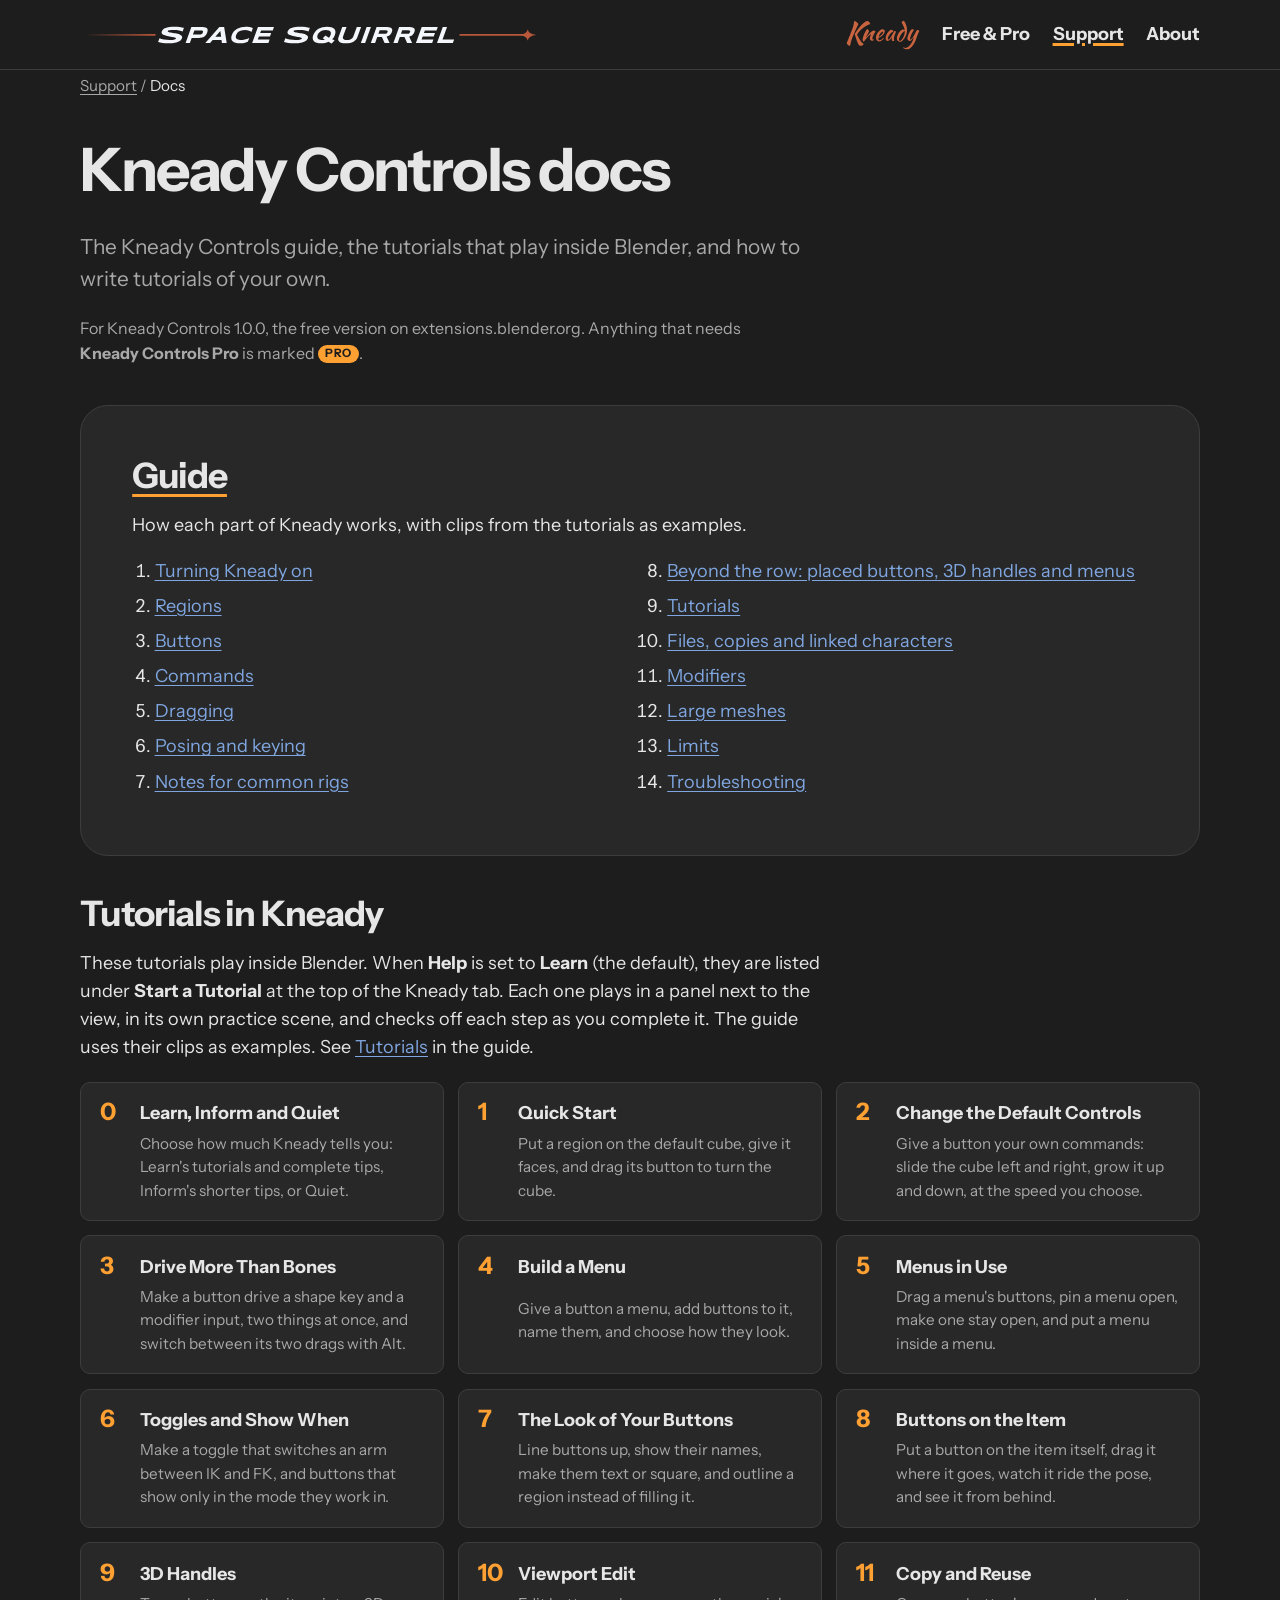
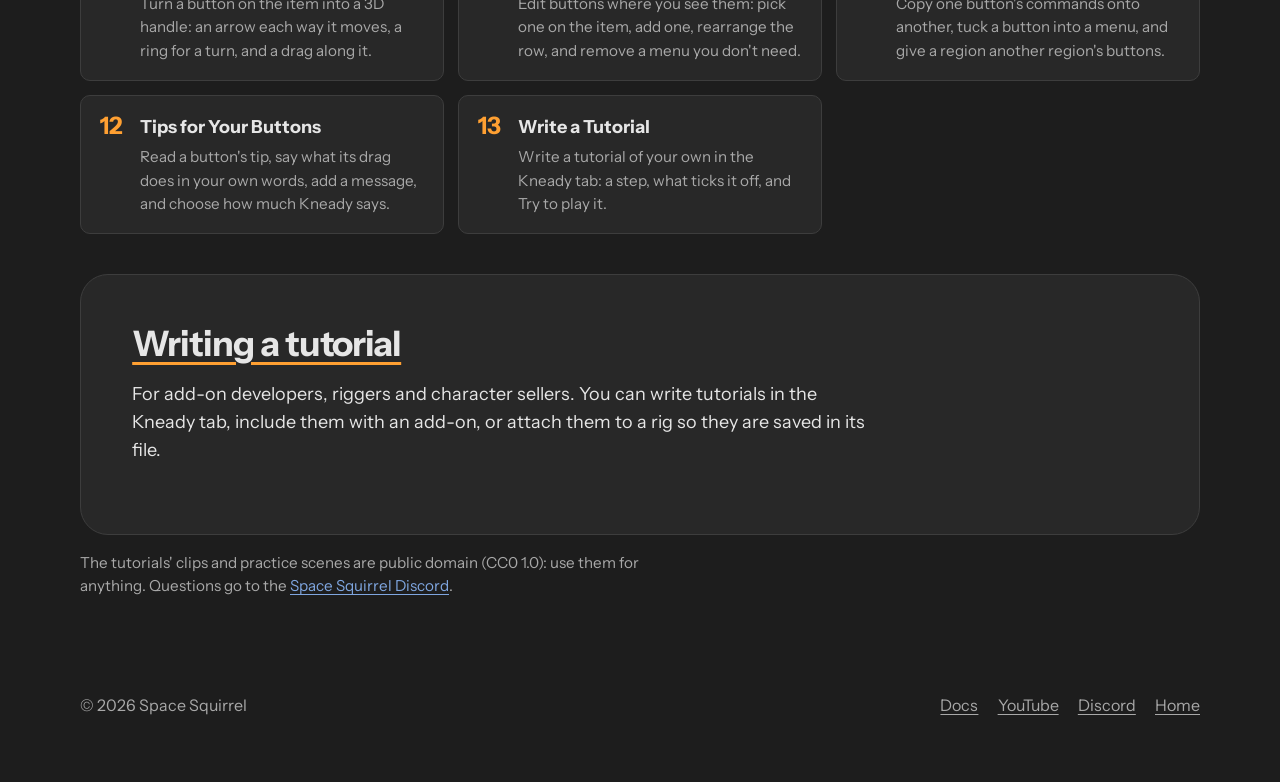
==== commit ffe45c18: "Rebuild Kneady docs from the reworded guide and tutorials Docs index, card and support text in the s" ====
--- a/docs/index.html
+++ b/docs/index.html
@@ -30,23 +30,23 @@
   <main id="main">
 <header class="doc-head">
 <h1>Kneady Controls docs</h1>
-<p class="lede">How Kneady Controls works, part by part: the guide, the tutorials that play inside Blender, and how to write your own.</p>
+<p class="lede">The Kneady Controls guide, the tutorials that play inside Blender, and how to write tutorials of your own.</p>
 <p class="edition">For Kneady Controls 1.0.0, the free version on extensions.blender.org. Anything that needs <strong>Kneady Controls Pro</strong> is marked <span class="badge-pro">Pro</span>.</p>
 </header>
 <div class="doc-index">
   <div class="band">
     <h2 id="guide"><a href="/docs/guide/">Guide</a></h2>
-    <p>Everything Kneady does, in the order you meet it, with clips from the tutorials as examples.</p>
+    <p>How each part of Kneady works, with clips from the tutorials as examples.</p>
     <ol class="guide-list"><li><a href="/docs/guide/#turning-kneady-on">Turning Kneady on</a></li><li><a href="/docs/guide/#regions">Regions</a></li><li><a href="/docs/guide/#buttons">Buttons</a></li><li><a href="/docs/guide/#commands">Commands</a></li><li><a href="/docs/guide/#dragging">Dragging</a></li><li><a href="/docs/guide/#posing-and-keying">Posing and keying</a></li><li><a href="/docs/guide/#notes-for-common-rigs">Notes for common rigs</a></li><li><a href="/docs/guide/#beyond-the-row-placed-buttons-3d-handles-and-menus">Beyond the row: placed buttons, 3D handles and menus</a></li><li><a href="/docs/guide/#tutorials">Tutorials</a></li><li><a href="/docs/guide/#files-copies-and-linked-characters">Files, copies and linked characters</a></li><li><a href="/docs/guide/#modifiers">Modifiers</a></li><li><a href="/docs/guide/#large-meshes">Large meshes</a></li><li><a href="/docs/guide/#limits">Limits</a></li><li><a href="/docs/guide/#troubleshooting">Troubleshooting</a></li></ol>
   </div>
   <div>
     <h2 id="tutorials">Tutorials in Kneady</h2>
-    <p>Kneady teaches inside Blender. With <strong>Help</strong> set to <strong>Learn</strong> (where Kneady starts), <strong>Start a Tutorial</strong> at the top of the Kneady tab lists these. Each plays in a panel beside the view, in a practice scene of its own, and ticks its steps off as you do them. The guide uses their clips as examples. See <a href="/docs/guide/#tutorials">Tutorials</a> in the guide.</p>
+    <p>These tutorials play inside Blender. When <strong>Help</strong> is set to <strong>Learn</strong> (the default), they are listed under <strong>Start a Tutorial</strong> at the top of the Kneady tab. Each one plays in a panel next to the view, in its own practice scene, and checks off each step as you complete it. The guide uses their clips as examples. See <a href="/docs/guide/#tutorials">Tutorials</a> in the guide.</p>
     <ol class="tut-list"><li><span class="num">0</span><span class="t-title">Learn, Inform and Quiet</span><span class="t-sum">Choose how much Kneady tells you: Learn&#x27;s tutorials and complete tips, Inform&#x27;s shorter tips, or Quiet.</span></li><li><span class="num">1</span><span class="t-title">Quick Start</span><span class="t-sum">Put a region on the default cube, give it faces, and drag its button to turn the cube.</span></li><li><span class="num">2</span><span class="t-title">Change the Default Controls</span><span class="t-sum">Give a button your own commands: slide the cube left and right, grow it up and down, at the speed you choose.</span></li><li><span class="num">3</span><span class="t-title">Drive More Than Bones</span><span class="t-sum">Make a button drive a shape key and a modifier input, two things at once, and switch between its two drags with Alt.</span></li><li><span class="num">4</span><span class="t-title">Build a Menu</span><span class="t-sum">Give a button a menu, add buttons to it, name them, and choose how they look.</span></li><li><span class="num">5</span><span class="t-title">Menus in Use</span><span class="t-sum">Drag a menu&#x27;s buttons, pin a menu open, make one stay open, and put a menu inside a menu.</span></li><li><span class="num">6</span><span class="t-title">Toggles and Show When</span><span class="t-sum">Make a toggle that switches an arm between IK and FK, and buttons that show only in the mode they work in.</span></li><li><span class="num">7</span><span class="t-title">The Look of Your Buttons</span><span class="t-sum">Line buttons up, show their names, make them text or square, and outline a region instead of filling it.</span></li><li><span class="num">8</span><span class="t-title">Buttons on the Item</span><span class="t-sum">Put a button on the item itself, drag it where it goes, watch it ride the pose, and see it from behind.</span></li><li><span class="num">9</span><span class="t-title">3D Handles</span><span class="t-sum">Turn a button on the item into a 3D handle: an arrow each way it moves, a ring for a turn, and a drag along it.</span></li><li><span class="num">10</span><span class="t-title">Viewport Edit</span><span class="t-sum">Edit buttons where you see them: pick one on the item, add one, rearrange the row, and remove a menu you don&#x27;t need.</span></li><li><span class="num">11</span><span class="t-title">Copy and Reuse</span><span class="t-sum">Copy one button&#x27;s commands onto another, tuck a button into a menu, and give a region another region&#x27;s buttons.</span></li><li><span class="num">12</span><span class="t-title">Tips for Your Buttons</span><span class="t-sum">Read a button&#x27;s tip, say what its drag does in your own words, add a message, and choose how much Kneady says.</span></li><li><span class="num">13</span><span class="t-title">Write a Tutorial</span><span class="t-sum">Write a tutorial of your own in the Kneady tab: a step, what ticks it off, and Try to play it.</span></li></ol>
   </div>
   <div class="band">
     <h2 id="writing"><a href="/docs/writing-a-tutorial/">Writing a tutorial</a></h2>
-    <p>For add-on makers, riggers and character sellers: write tutorials in the Kneady tab, ship them with an add-on, or attach them to a rig so they travel in its file.</p>
+    <p>For add-on developers, riggers and character sellers. You can write tutorials in the Kneady tab, include them with an add-on, or attach them to a rig so they are saved in its file.</p>
   </div>
 </div>
 <p class="fineprint">The tutorials' clips and practice scenes are public domain (CC0 1.0): use them for anything. Questions go to the <a href="https://discord.gg/cDD3acK6bM">Space Squirrel Discord</a>.</p>
